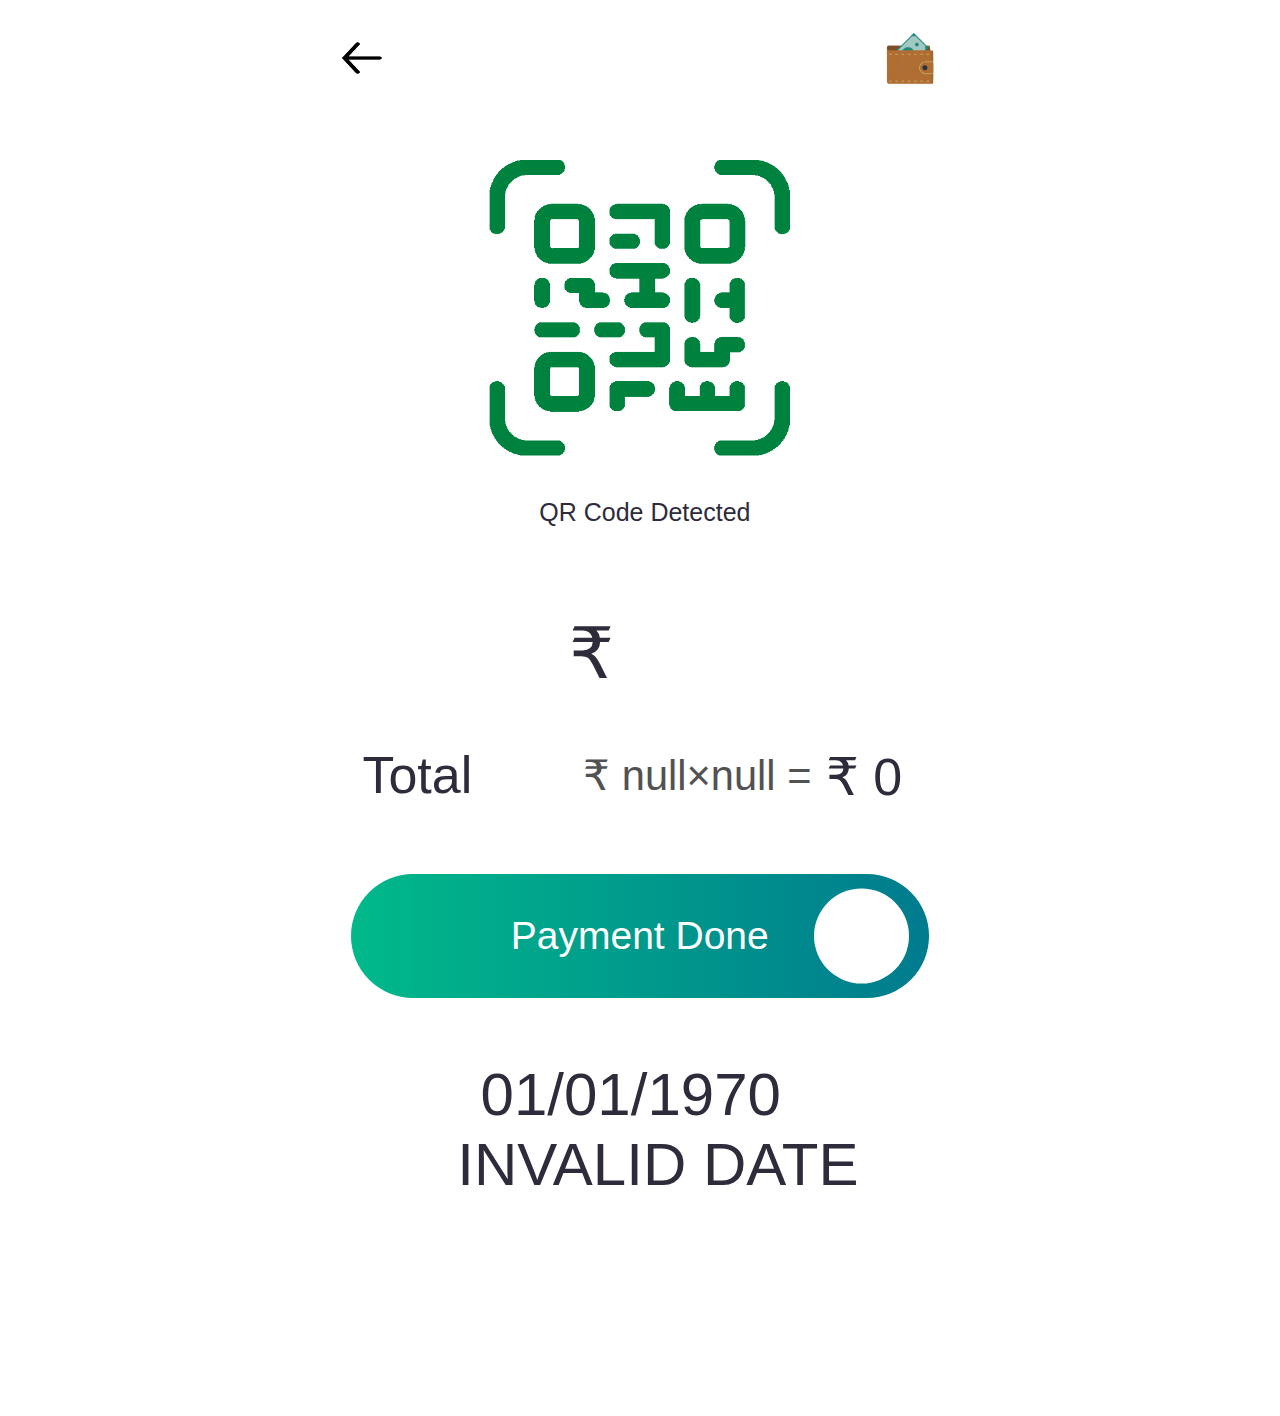
==== index.html @ 3f5dca3d "Add files via upload" ====
<!DOCTYPE html>
<html lang="en">
<head>
    <meta charset="UTF-8">
    <meta name="viewport" content="width=device-width, initial-scale=1.0">
    <title>Display Page</title>
    <link rel="stylesheet" href="indes.css">
</head>
<body>
    <div class="main-container">
        <div class="root">
            <div class="groups">
                <div class="top-icons">
                    <img src="left_icon.png" alt="Left Icon" id="leftIcon">
                    <img src="right_icon.png" alt="Right Icon" id="rightIcon">
                </div>                
                <div class="image">
                    <img src="output-onlinepngtools.png" alt="QR Icon" class="qr-icon">
                    <!-- Other elements here -->
                    <span class="text">QR Code Detected</span>
                    <span class="text-2">₹ <span id="amountDisplay"> 10</span></span>
                    <button class="capsule-button">Payment Done</button>
                    <span class="text-4" id="dateTimeDisplay">09/04/2024<br>04:30:15 PM</span>
                    <span class="multiply-by-2" id="totalDisplay">10×2=20</span>
                    <span class="total">Total</span>
                </div>
            </div>
        </div>
    </div>

    <script>
        window.addEventListener('load', () => {
    // Retrieving the stored values
    const amount = localStorage.getItem('amount');
    const quantity = localStorage.getItem('quantity');
    const date = localStorage.getItem('date');
    const time = localStorage.getItem('time');

    // Parse date and time
    const parsedDate = new Date(date);
    const parsedTime = new Date(`2000-01-01T${time}`);

    // Format date with leading zeros
    const formattedDate = parsedDate.toLocaleDateString('en-US', {
        year: 'numeric',
        month: '2-digit',
        day: '2-digit'
    });

    // Format time with leading zeros and AM/PM in uppercase
    const formattedTime = parsedTime.toLocaleTimeString('en-US', {
        hour12: true,
        hour: '2-digit',
        minute: '2-digit',
        second: '2-digit'
    }).toUpperCase();

    // Calculating total
    const total = amount * quantity;

    // Displaying the retrieved values
    document.getElementById('amountDisplay').textContent =amount;
    document.getElementById('totalDisplay').innerHTML = `<span class="amountQuantity">₹ ${amount}×${quantity} =</span> ₹ ${total}`;
    document.getElementById('dateTimeDisplay').textContent = `${formattedDate}\n${formattedTime}`;
});

    </script>
</body>
</html>
---- indes.css ----
:root {
    --default-font-family: -apple-system, BlinkMacSystemFont, "Segoe UI", Roboto,
      Ubuntu, "Helvetica Neue", Helvetica, Arial, "PingFang SC",
      "Hiragino Sans GB", "Microsoft Yahei UI", "Microsoft Yahei",
      "Source Han Sans CN", sans-serif;
}
.main-container {
    position: relative;
    width: 645.502px;
    height: 1400px;
    margin: 0 auto;
    background: rgba(0, 0, 0, 0);
    overflow: hidden;
}

.root {
    position: relative;
    width: 645px;
    height: 1440px;
    align-items: center;
    background: rgba(0, 0, 0, 0);
}

.groups {
    position: absolute;
    width: 645px;
    height: 1440px;
    right: 0;
    bottom: 0;
    background: rgba(0, 0, 0, 0);
    z-index: 1;
}

.image {
    position: absolute;
    width: 645px;
    height: 1440px;
    right: 0;
    bottom: 0;
    background: url(./assets/images/ebe5557b0a09dab1ef7262826d1332d0907a352b.png) no-repeat center;
    background-size: cover;
    z-index: 2;
}

.text-2, .text-4, .multiply-by-2 {
    color: #2e2b3a;
    font-family: 'Mangal', Arial, sans-serif; /* Add other properties as needed */
    text-align: center;
    align-items: center;
    font-style: bold;
    position: absolute;
    white-space: nowrap;
}

.text, .total{
    color: #2e2b3a;
    font-family: var(--default-font-family);
    text-align: center;
    align-items: center;
    position: absolute;
    white-space: nowrap;
}

.text {
    height: 29px;
    right: auto;
    top: 50px;
    align-items: center;
    margin: 440px 0 0 222px;
    font-size: 25px;
    line-height: 29px;
    z-index: 11;
}

.text-2 {
    height: 6px;
    right: auto;
    align-items: center;
    bottom: 820px;
    font-style: bold;
    margin: 540px 0 0 252px;
    font-size: 71px;
    line-height: 63px;
    z-index: 10;
}

.qr-icon {
    width: 325px; /* Adjust as needed */
    height: 320px; /* Adjust as needed */
    position: absolute;
    top: 140px; /* Adjust the position as needed */
    left: 50%;
    transform: translateX(-50%);
}

.capsule-button {
    display: block;
    padding: 40px 160px; /* Adjust padding as needed */
    background: linear-gradient(to right, #00b98a, #007b8e); /* Gradient from green to blue */
    background-color: #4CAF50; /* Example green color, change as needed */
    color: rgb(255, 255, 255); /* Text color */
    border: none;
    border-radius: 65px; /* Gives the capsule shape */
    text-align: center;
    font-style: bold;
    font-size: 39px; /* Adjust font size as needed */
    font-family: var(--default-font-family); /* Using the font family defined in :root */
    cursor: pointer;
    position: absolute;
    bottom: 450px; /* Adjust the position as needed */
    left: 50.0%;
    transform: translateX(-50%);
    transition: background-color 0.3s; /* Smooth transition for hover effect */
    white-space: nowrap; /* Keeps text in one line */
}

.capsule-button::before {
    content: ""; /* Required for pseudo-elements */
    position: absolute;
    right: 20px; /* Adjust based on the size of the circle to position it outside the button */
    top: 50%;
    transform: translateY(-50%);
    width: 95px; /* Diameter of the circle */
    height: 95px; /* Diameter of the circle */
    background-color: white;
    border-radius: 50%; /* Makes it a circle */
}

.capsule-button:hover {
    background-color: #3e8e41; /* Darker shade of button color on hover */
}

.text-4 {
    width: 347px;
    height: 138px;
    align-items: center;
    margin-top: 50px; /* Changed from fixed margin to just top margin */
    margin-left: 140px; /* Ensure this aligns the element as intended horizontally */
    bottom: 12px; /* Might be too low if other elements are positioned at the bottom */
    font-size: 58px;
    line-height: 70.193px;
    z-index: 3;
    position: absolute; /* Confirm this if not already set */
}


.multiply-by-2 {
    height: 42px;
    right: 60px;
    bottom: 650px;
    font-size: 52px;
    line-height: 42px;
    z-index: 8;
}

.total {
    height: 46px;
    right: 490px;
    bottom: 650px;
    font-size: 52px;
    line-height: 46px;
    z-index: 9;
}

.amountQuantity {
    font-size: 0.8em; /* Make the font size smaller */
    position: relative;
    bottom: 5px;
    color: #525252; /* Example color: orange */
}


#dateTimeDisplay {
    position: absolute;
    right: auto; /* Adjust as needed to align properly */
    bottom: 250px; /* Adjust based on your layout */
    font-family: var(--default-font-family);
    font-size: 60px ; /* Adjust size accordingly */
    color: #2e2b3a; /* Adjust color as needed */
    white-space: pre; /* To respect the newline in date and time */
    z-index: 10; /* Ensure it's above other elements */
}

.top-icons {
    position: relative;
    width: 100%; /* Ensure this container spans the full width */
    height: 50px; /* Adjust based on your needs */
}

#leftIcon {
    position: absolute;
    top: 25px; /* Adjust spacing from the top */
    left: 10px; /* Adjust spacing from the left */
    width: 70px; /* Icon size */
    height: 50px; /* Icon size */
}

#rightIcon {
    position: absolute;
    top: 15px; /* Adjust spacing from the top */
    right: 12px; /* Adjust spacing from the right */
    width: 80px; /* Icon size */
    height: 80px; /* Icon size */
}
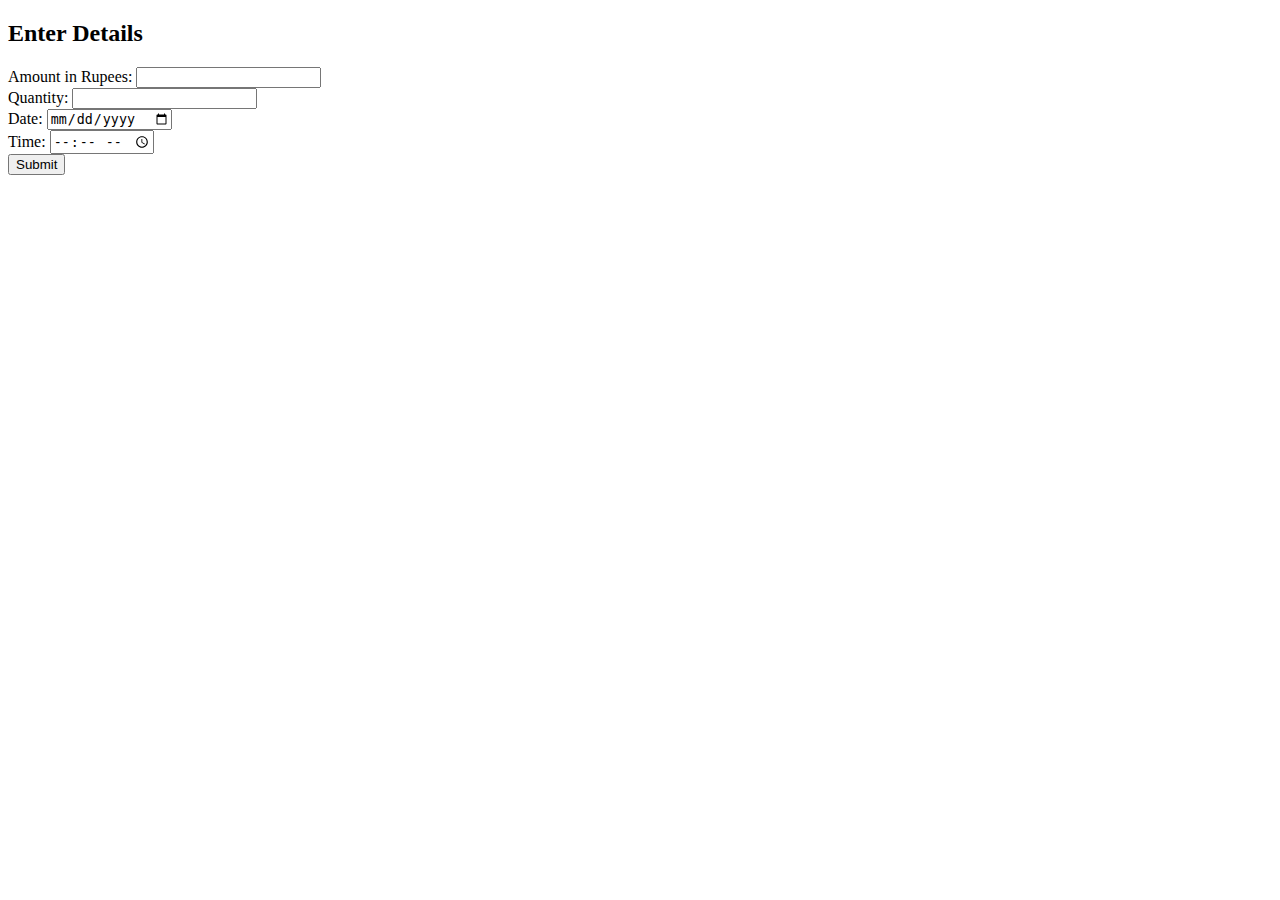
==== commit d0434e93: "Add files via upload" ====
--- a/index.html
+++ b/index.html
@@ -3,67 +3,31 @@
 <head>
     <meta charset="UTF-8">
     <meta name="viewport" content="width=device-width, initial-scale=1.0">
-    <title>Display Page</title>
-    <link rel="stylesheet" href="indes.css">
+    <title>Input Page</title>
 </head>
 <body>
-    <div class="main-container">
-        <div class="root">
-            <div class="groups">
-                <div class="top-icons">
-                    <img src="left_icon.png" alt="Left Icon" id="leftIcon">
-                    <img src="right_icon.png" alt="Right Icon" id="rightIcon">
-                </div>                
-                <div class="image">
-                    <img src="output-onlinepngtools.png" alt="QR Icon" class="qr-icon">
-                    <!-- Other elements here -->
-                    <span class="text">QR Code Detected</span>
-                    <span class="text-2">₹ <span id="amountDisplay"> 10</span></span>
-                    <button class="capsule-button">Payment Done</button>
-                    <span class="text-4" id="dateTimeDisplay">09/04/2024<br>04:30:15 PM</span>
-                    <span class="multiply-by-2" id="totalDisplay">10×2=20</span>
-                    <span class="total">Total</span>
-                </div>
-            </div>
-        </div>
-    </div>
+    <h2>Enter Details</h2>
+    <form id="inputForm">
+        Amount in Rupees: <input type="number" id="amountInput" required><br>
+        Quantity: <input type="number" id="quantityInput" required><br>
+        Date: <input type="date" id="dateInput" required><br>
+        Time: <input type="time" id="timeInput" required><br>
+        <button type="submit">Submit</button>
+    </form>
 
     <script>
-        window.addEventListener('load', () => {
-    // Retrieving the stored values
-    const amount = localStorage.getItem('amount');
-    const quantity = localStorage.getItem('quantity');
-    const date = localStorage.getItem('date');
-    const time = localStorage.getItem('time');
+        document.getElementById('inputForm').addEventListener('submit', function(e) {
+            e.preventDefault();
 
-    // Parse date and time
-    const parsedDate = new Date(date);
-    const parsedTime = new Date(`2000-01-01T${time}`);
+            // Storing the input values in localStorage
+            localStorage.setItem('amount', document.getElementById('amountInput').value);
+            localStorage.setItem('quantity', document.getElementById('quantityInput').value);
+            localStorage.setItem('date', document.getElementById('dateInput').value);
+            localStorage.setItem('time', document.getElementById('timeInput').value);
 
-    // Format date with leading zeros
-    const formattedDate = parsedDate.toLocaleDateString('en-US', {
-        year: 'numeric',
-        month: '2-digit',
-        day: '2-digit'
-    });
-
-    // Format time with leading zeros and AM/PM in uppercase
-    const formattedTime = parsedTime.toLocaleTimeString('en-US', {
-        hour12: true,
-        hour: '2-digit',
-        minute: '2-digit',
-        second: '2-digit'
-    }).toUpperCase();
-
-    // Calculating total
-    const total = amount * quantity;
-
-    // Displaying the retrieved values
-    document.getElementById('amountDisplay').textContent =amount;
-    document.getElementById('totalDisplay').innerHTML = `<span class="amountQuantity">₹ ${amount}×${quantity} =</span> ₹ ${total}`;
-    document.getElementById('dateTimeDisplay').textContent = `${formattedDate}\n${formattedTime}`;
-});
-
+            // Redirect to index.html to display the values
+            window.location.href = 'home.html';
+        });
     </script>
 </body>
 </html>
